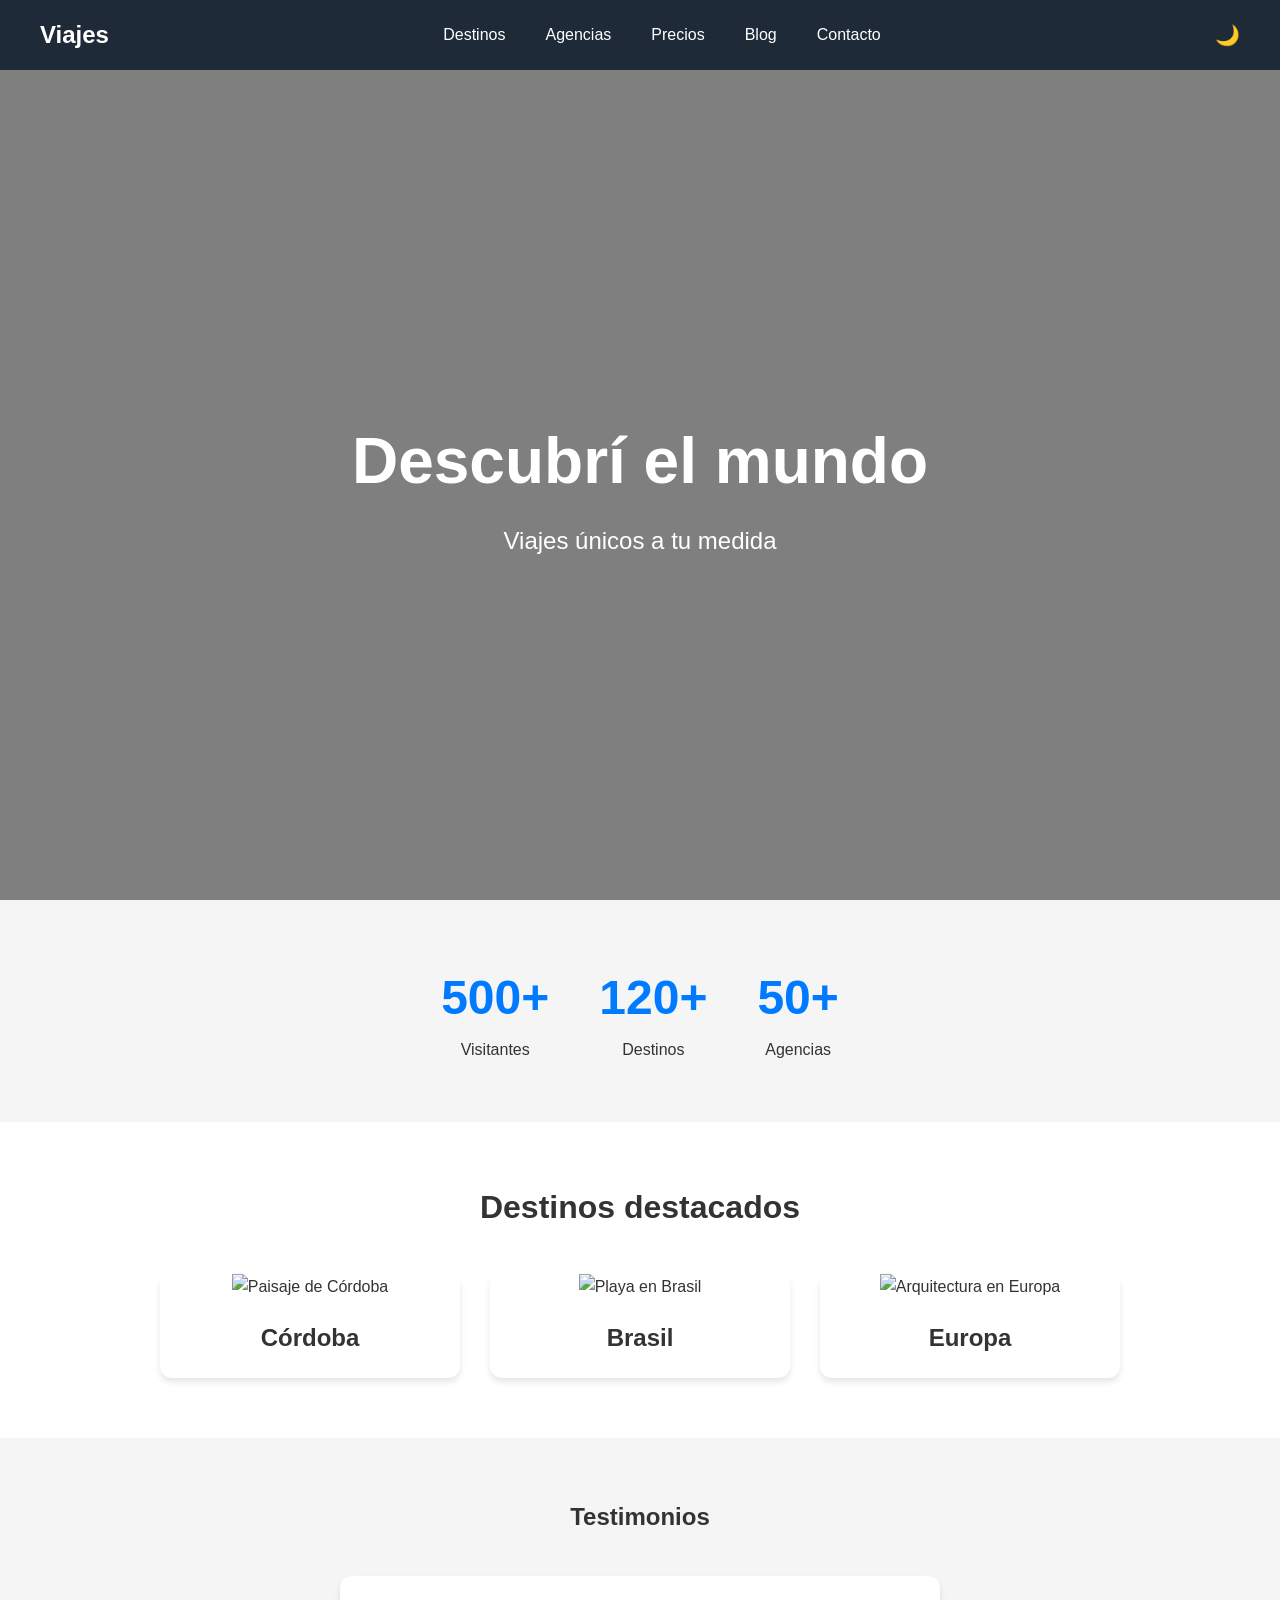
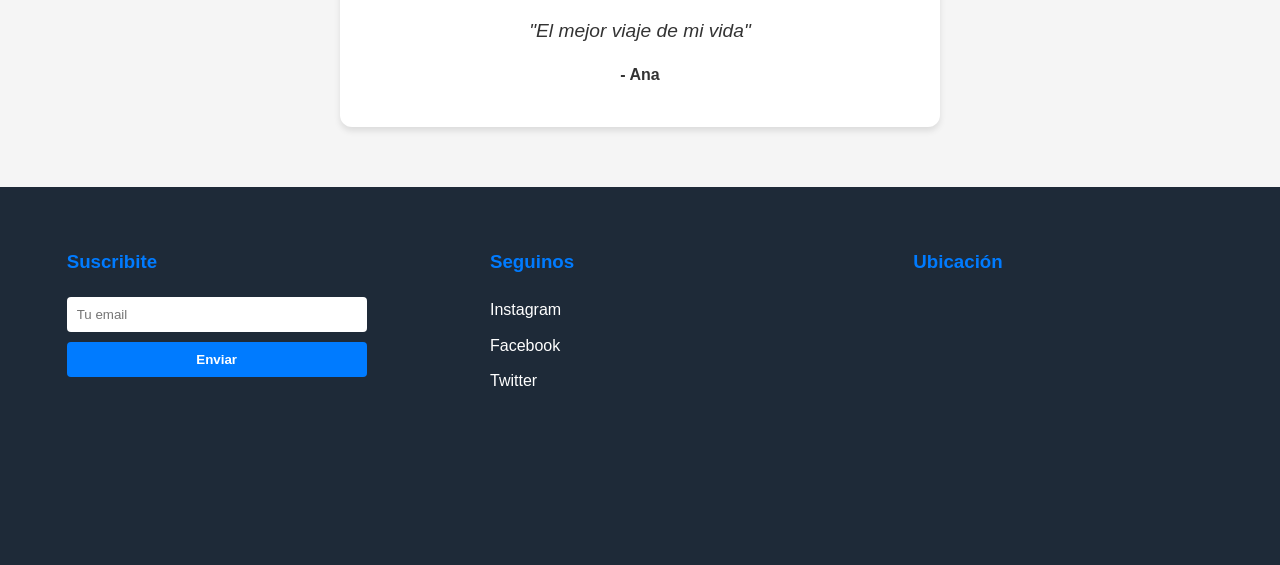
==== index.html @ 4eaa9628 "Primer commit: entrega del TP de turismo" ====
<!DOCTYPE html>
<html lang="es">
<head>
    <meta charset="UTF-8">
    <meta name="viewport" content="width=device-width, initial-scale=1.0">
    <title>Viajes | Inicio</title>
    <link rel="stylesheet" href="style.css">
</head>
<body>

    <header>
        <div class="navbar">
            <div class="logo">Viajes</div>
            
            <nav aria-label="Navegación principal">
                <ul class="menu">
                    <li>
                        <a href="destinos.html" aria-haspopup="true" aria-expanded="false">Destinos</a>
                        <div class="mega-menu" aria-label="Submenú de Destinos">
                            <div class="mega-content">
                                <div class="column">
                                    <h4>Argentina</h4>
                                    <a href="#">Córdoba</a>
                                    <a href="#">Bariloche</a>
                                    <a href="#">Mendoza</a>
                                </div>
                                <div class="column">
                                    <h4>Internacional</h4>
                                    <a href="#">Brasil</a>
                                    <a href="#">Europa</a>
                                    <a href="#">Estados Unidos</a>
                                </div>
                                <div class="column">
                                    <h4>Populares</h4>
                                    <a href="#">Playas</a>
                                    <a href="#">Montaña</a>
                                    <a href="#">Ciudades</a>
                                </div>
                            </div>
                        </div>
                    </li>

                    <li>
                        <a href="agencias.html" aria-haspopup="true" aria-expanded="false">Agencias</a>
                        <div class="mega-menu">
                            <div class="mega-content">
                                <div class="column">
                                    <h4>Locales</h4>
                                    <a href="#">Córdoba Tours</a>
                                    <a href="#">Viajes Centro</a>
                                </div>
                                <div class="column">
                                    <h4>Internacionales</h4>
                                    <a href="#">Despegar</a>
                                    <a href="#">Booking</a>
                                </div>
                                <div class="column">
                                    <h4>Servicios</h4>
                                    <a href="#">Paquetes</a>
                                    <a href="#">Hoteles</a>
                                </div>
                            </div>
                        </div>
                    </li>

                    <li>
                        <a href="precios.html" aria-haspopup="true" aria-expanded="false">Precios</a>
                        <div class="mega-menu">
                            <div class="mega-content">
                                <div class="column">
                                    <h4>Ofertas</h4>
                                    <a href="#">Último momento</a>
                                    <a href="#">Descuentos</a>
                                </div>
                                <div class="column">
                                    <h4>Planes</h4>
                                    <a href="#">Económico</a>
                                    <a href="#">Premium</a>
                                </div>
                                <div class="column">
                                    <h4>Pagos</h4>
                                    <a href="#">Tarjeta</a>
                                    <a href="#">Cuotas</a>
                                </div>
                            </div>
                        </div>
                    </li>
                    
                    <li><a href="blog.html">Blog</a></li>
                    <li><a href="contacto.html">Contacto</a></li>
                </ul>
            </nav>

            <button id="theme-toggle" aria-label="Alternar modo oscuro">🌙</button>
        </div>
    </header>

    <main>
        <section class="video" aria-label="Sección de bienvenida">
            <video autoplay muted loop playsinline>
                <source src="video.mp4" type="video/mp4">
                Tu navegador no soporta el video.
            </video>

            <div class="video-content">
                <h1>Descubrí el mundo</h1>
                <p>Viajes únicos a tu medida</p>
            </div>
        </section>

        <section class="contador" aria-label="Estadísticas de la agencia">
            <div class="contador-item">
                <h2 class="numero" style="--target: 500;"></h2>
                <p>Visitantes</p>
            </div>
            <div class="contador-item">
                <h2 class="numero" style="--target: 120;"></h2>
                <p>Destinos</p>
            </div>
            <div class="contador-item">
                <h2 class="numero" style="--target: 50;"></h2>
                <p>Agencias</p>
            </div>
        </section>

        <section class="destinos" aria-labelledby="destinos-title">
            <h2 id="destinos-title">Destinos destacados</h2>
            <div class="cards">
                <article class="card">
                    <img src="https://blogimagestc.s3.amazonaws.com/sierras%20de%20cordoba.jpg" alt="Paisaje de Córdoba">
                    <h3>Córdoba</h3>
                </article>
                <article class="card">
                    <img src="https://images.unsplash.com/photo-1483729558449-99ef09a8c325?w=400&q=80" alt="Playa en Brasil">
                    <h3>Brasil</h3>
                </article>
                <article class="card">
                    <img src="https://images.unsplash.com/photo-1469854523086-cc02fe5d8800?w=400&q=80" alt="Arquitectura en Europa">
                    <h3>Europa</h3>
                </article>
            </div>
        </section>

        <section class="testimonios" aria-labelledby="testimonios-title">
            <h2 id="testimonios-title">Testimonios</h2>
            <div class="carrusel">
                <div class="slides">
                    <article class="slide">
                        <p>"El mejor viaje de mi vida"</p>
                        <h4>- Ana</h4>
                    </article>
                    <article class="slide">
                        <p>"Todo organizado perfecto"</p>
                        <h4>- Juan</h4>
                    </article>
                    <article class="slide">
                        <p>"Volvería a contratar sin dudar"</p>
                        <h4>- María</h4>
                    </article>
                </div>
            </div>
        </section>
    </main>

    <footer class="footer">
        <div class="footer-section">
            <h3>Suscribite</h3>
            <form class="newsletter-form">
                <label for="newsletter-email" class="sr-only">Tu email</label>
                <input type="email" id="newsletter-email" placeholder="Tu email" required>
                <button type="submit">Enviar</button>
            </form>
        </div>

        <div class="footer-section">
            <h3>Seguinos</h3>
            <ul class="social-links">
                <li><a href="#" aria-label="Ir a Instagram">Instagram</a></li>
                <li><a href="#" aria-label="Ir a Facebook">Facebook</a></li>
                <li><a href="#" aria-label="Ir a Twitter">Twitter</a></li>
            </ul>
        </div>

        <div class="footer-section">
            <h3>Ubicación</h3>
            <iframe 
                title="Mapa de ubicación de la agencia"
                src="https://www.google.com/maps/embed?pb=!1m18!1m12!1m3!1d115456.4023158021!2d-65.3789078696805!3d-24.183204900000003!2m3!1f0!2f0!3f0!3m2!1i1024!2i768!4f13.1!3m3!1m2!1s0x941b0f49646b1c0b%3A0x86bd615bb5542cc4!2sSan%20Salvador%20de%20Jujuy%2C%20Jujuy!5e0!3m2!1ses-419!2sar!4v1714400000000!5m2!1ses-419!2sar"
                width="250" 
                height="200" 
                style="border:0;"
                allowfullscreen=""
                loading="lazy">
            </iframe>
        </div>
    </footer>

    <script>
        const toggleBtn = document.getElementById('theme-toggle');
        toggleBtn.addEventListener('click', () => {
            document.documentElement.classList.toggle('dark');
            toggleBtn.textContent = document.documentElement.classList.contains('dark') ? '☀️' : '🌙';
        });
    </script>
</body>
</html>
---- style.css ----
:root {
    /* Colores Modo Claro */
    --bg-color: #ffffff;
    --text-color: #333333;
    --header-bg: #1e2a38;
    --header-text: #ffffff;
    --card-bg: #ffffff;
    --section-bg: #f5f5f5;
    --accent-color: #007BFF;
    --hover-shadow: rgba(0, 0, 0, 0.3);
    
    /* Tipografía y Espaciado */
    --font-main: 'Segoe UI', Arial, sans-serif;
    --transition-speed: 0.3s;
}

/* Modo Oscuro (Dark Mode) */
:root.dark {
    --bg-color: #121212;
    --text-color: #e0e0e0;
    --header-bg: #0a0e14;
    --card-bg: #1e1e1e;
    --section-bg: #1a1a1a;
    --hover-shadow: rgba(255, 255, 255, 0.1);
}

/*Generales*/
* {
    box-sizing: border-box;
    margin: 0;
    padding: 0;
}

body {
    font-family: var(--font-main);
    background-color: var(--bg-color);
    color: var(--text-color);
    transition: background-color var(--transition-speed), color var(--transition-speed);
    line-height: 1.6;
}

/*Focus por si navegan con el tab del teclado*/
*:focus-visible {
    outline: 3px solid var(--accent-color);
    outline-offset: 2px;
}

.sr-only {
    position: absolute;
    width: 1px;
    height: 1px;
    padding: 0;
    margin: -1px;
    overflow: hidden;
    clip: rect(0, 0, 0, 0);
    border: 0;
}

/* header y menu desplegeble */
header {
    background: var(--header-bg);
    padding: 0 40px;
    position: sticky;
    top: 0;
    z-index: 100;
}

.navbar {
    display: flex;
    justify-content: space-between;
    align-items: center;
    height: 70px;
}

.logo {
    color: var(--header-text);
    font-size: 24px;
    font-weight: bold;
}

.menu {
    list-style: none;
    display: flex;
}

.menu li {
    position: relative;
}

.menu a {
    display: block;
    padding: 24px 20px;
    color: var(--header-text);
    text-decoration: none;
    transition: color var(--transition-speed);
}

.menu a:hover {
    color: var(--accent-color);
}

.mega-menu {
    position: absolute;
    top: 100%;
    left: 50%;
    transform: translateX(-50%);
    width: 600px;
    background: var(--card-bg);
    color: var(--text-color);
    box-shadow: 0 8px 16px var(--hover-shadow);
    opacity: 0;
    visibility: hidden;
    transition: opacity var(--transition-speed), visibility var(--transition-speed);
    border-radius: 0 0 8px 8px;
}

.menu li:hover .mega-menu,
.menu a:focus + .mega-menu,
.mega-menu:focus-within {
    opacity: 1;
    visibility: visible;
}

.mega-content {
    display: flex;
    justify-content: space-around;
    padding: 20px;
}

.column {
    width: 30%;
}

.column h4 {
    margin-bottom: 10px;
    border-bottom: 2px solid var(--accent-color);
    padding-bottom: 5px;
}

.column a {
    padding: 5px 0;
    color: var(--text-color);
}

/* Botón Dark Mode */
#theme-toggle {
    background: none;
    border: none;
    font-size: 20px;
    cursor: pointer;
    color: var(--header-text);
}

/* video section*/
.video {
    position: relative;
    width: 100%;
    height: calc(100vh - 70px);
    overflow: hidden;
}

.video video {
    position: absolute;
    top: 50%;
    left: 50%;
    min-width: 100%;
    min-height: 100%;
    transform: translate(-50%, -50%);
    object-fit: cover;
    z-index: 1;
}

.video::after {
    content: "";
    position: absolute;
    inset: 0;
    background: rgba(0, 0, 0, 0.5);
    z-index: 2;
}

.video-content {
    position: relative;
    z-index: 3;
    color: #ffffff;
    text-align: center;
    top: 50%;
    transform: translateY(-50%);
}

.video-content h1 {
    font-size: clamp(2rem, 5vw, 4rem);
    animation: fadeInDown 1.5s ease forwards;
}

.video-content p {
    font-size: clamp(1rem, 2vw, 1.5rem);
    margin-top: 10px;
    animation: fadeInUp 1.5s ease forwards;
    animation-delay: 0.5s;
    opacity: 0;
}

@keyframes fadeInDown {
    from { opacity: 0; transform: translateY(-40px); }
    to { opacity: 1; transform: translateY(0); }
}

@keyframes fadeInUp {
    from { opacity: 0; transform: translateY(40px); }
    to { opacity: 1; transform: translateY(0); }
}

/* contadores animados*/
.contador {
    display: flex;
    justify-content: center;
    gap: 50px;
    padding: 60px 20px;
    background: var(--section-bg);
    text-align: center;
    flex-wrap: wrap;
}

/* Animación de números*/
@property --num {
    syntax: '<integer>';
    initial-value: 0;
    inherits: false;
}

.numero {
    font-size: 48px;
    font-weight: bold;
    color: var(--accent-color);
    animation: count 3s ease-out forwards;
    counter-reset: num var(--num);
}

.numero::after {
    content: counter(num) "+";
}

@keyframes count {
    from { --num: 0; }
    /* El to usa la variable --target definida en linea en el HTML */
    to { --num: var(--target); }
}

/* destinos destacados */
.destinos {
    padding: 60px 20px;
    text-align: center;
}

.destinos h2 {
    margin-bottom: 40px;
    font-size: 2rem;
}

.cards {
    display: flex;
    justify-content: center;
    gap: 30px;
    flex-wrap: wrap;
}

.card {
    background: var(--card-bg);
    width: 300px;
    border-radius: 12px;
    overflow: hidden;
    box-shadow: 0 4px 6px rgba(0,0,0,0.1);
    transition: transform var(--transition-speed), box-shadow var(--transition-speed);
}

.card img {
    width: 100%;
    height: 200px;
    object-fit: cover;
    transition: transform var(--transition-speed);
}

.card h3 {
    padding: 20px;
    font-size: 1.5rem;
}

/* Efectos Hover */
.card:hover {
    transform: translateY(-10px);
    box-shadow: 0 15px 30px var(--hover-shadow);
}

.card:hover img {
    transform: scale(1.1); /* zoom en imagen */
}

/* Carrusel de opiniones */
.testimonios {
    background: var(--section-bg);
    text-align: center;
    padding: 60px 20px;
}

.testimonios h2 {
    margin-bottom: 40px;
}

.carrusel {
    width: 100%;
    max-width: 600px;
    margin: auto;
    overflow: hidden;
    position: relative;
    background: var(--card-bg);
    border-radius: 12px;
    box-shadow: 0 4px 6px rgba(0,0,0,0.1);
}

.slides {
    display: flex;
    width: 300%; /* 3 slides = 300% */
    animation: slide-testimonios 12s infinite;
}

.slide {
    width: 33.333%;
    padding: 40px 20px;
    box-sizing: border-box;
}

.slide p {
    font-size: 1.2rem;
    font-style: italic;
    margin-bottom: 15px;
}

@keyframes slide-testimonios {
    0%, 25% { transform: translateX(0); }
    33%, 58% { transform: translateX(-33.333%); }
    66%, 91% { transform: translateX(-66.666%); }
    100% { transform: translateX(0); }
}

/* footer */
.footer {
    display: flex;
    justify-content: space-around;
    flex-wrap: wrap;
    padding: 60px 20px;
    background: var(--header-bg);
    color: #ffffff;
    gap: 30px;
}

.footer-section {
    width: 100%;
    max-width: 300px;
}

.footer-section h3 {
    margin-bottom: 20px;
    color: var(--accent-color);
}

.newsletter-form {
    display: flex;
    flex-direction: column;
    gap: 10px;
}

.newsletter-form input {
    padding: 10px;
    border: none;
    border-radius: 4px;
}

.newsletter-form button {
    padding: 10px;
    background: var(--accent-color);
    color: white;
    border: none;
    border-radius: 4px;
    cursor: pointer;
    font-weight: bold;
    transition: background var(--transition-speed);
}

.newsletter-form button:hover {
    background: #0056b3;
}

.social-links {
    list-style: none;
}

.social-links a {
    color: #ffffff;
    text-decoration: none;
    display: block;
    margin-bottom: 10px;
    transition: color var(--transition-speed);
}

.social-links a:hover {
    color: var(--accent-color);
}

/* Mapa */
.footer-section iframe {
    width: 100%;
    border-radius: 8px;
}
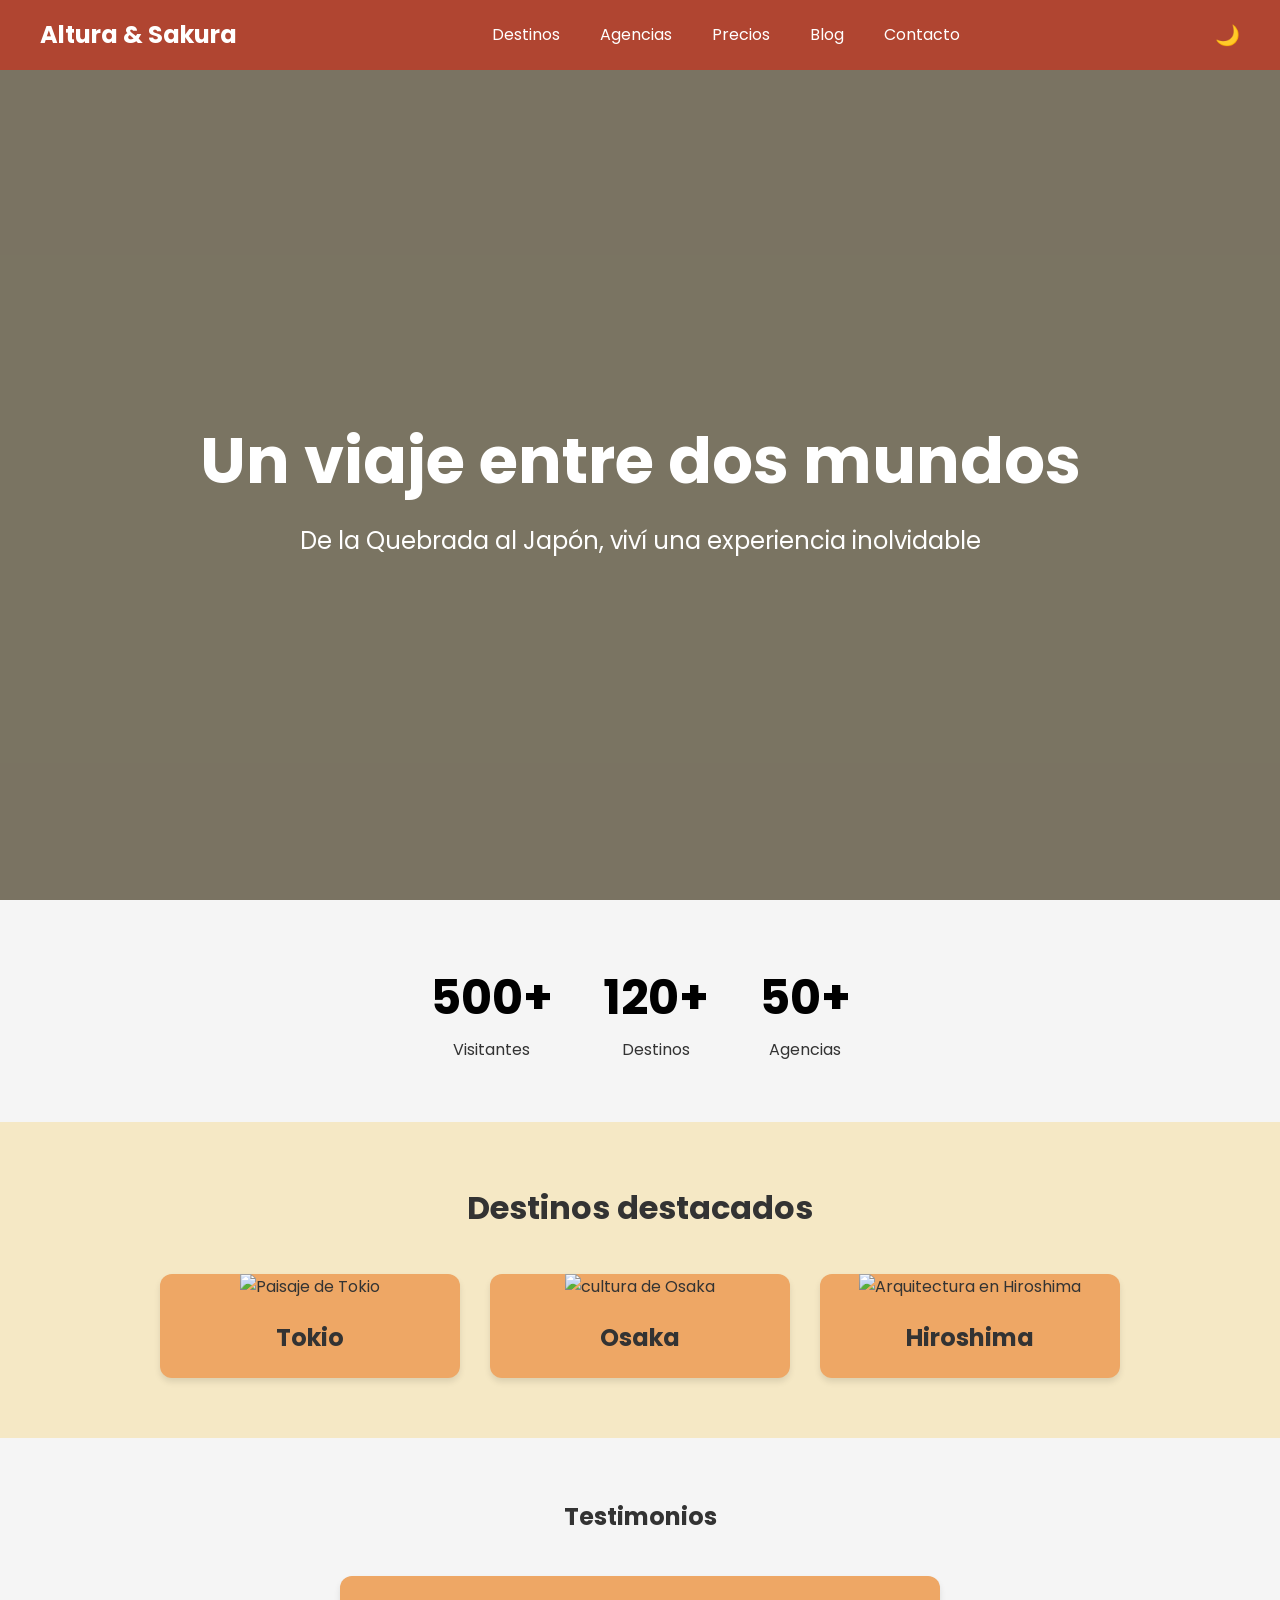
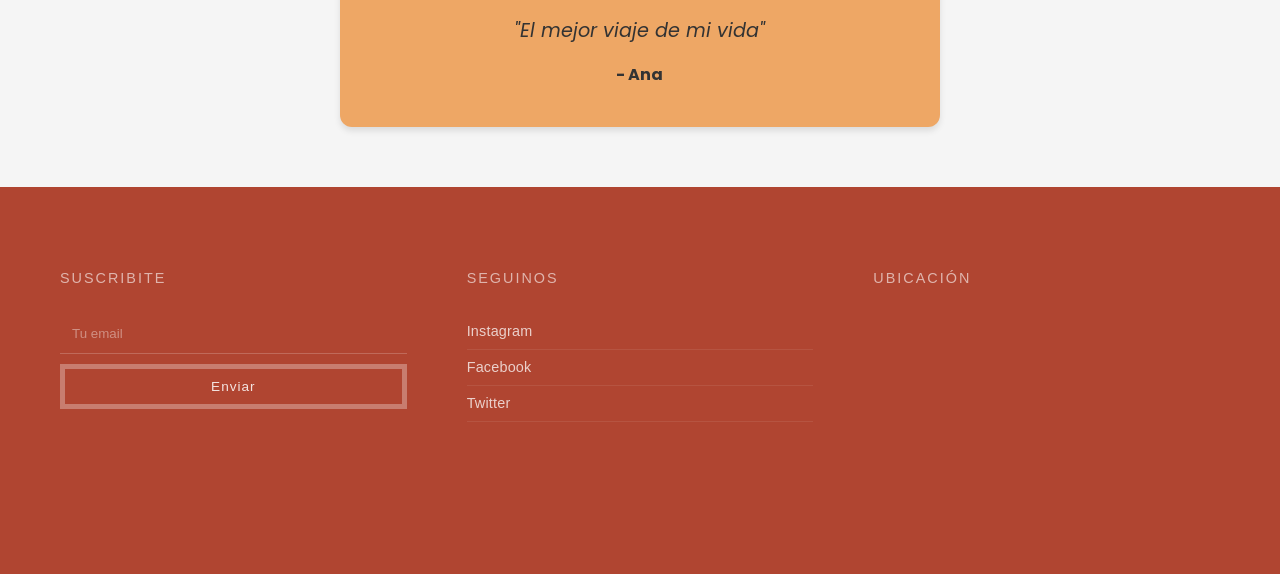
==== commit be300a9e: "cambio de diseño" ====
--- a/index.html
+++ b/index.html
@@ -5,12 +5,13 @@
     <meta name="viewport" content="width=device-width, initial-scale=1.0">
     <title>Viajes | Inicio</title>
     <link rel="stylesheet" href="style.css">
+    <link href="https://fonts.googleapis.com/css2?family=Poppins:wght@300;600&display=swap" rel="stylesheet">
 </head>
 <body>
 
     <header>
         <div class="navbar">
-            <div class="logo">Viajes</div>
+            <div class="logo">Altura & Sakura</div>
             
             <nav aria-label="Navegación principal">
                 <ul class="menu">
@@ -20,21 +21,23 @@
                             <div class="mega-content">
                                 <div class="column">
                                     <h4>Argentina</h4>
-                                    <a href="#">Córdoba</a>
-                                    <a href="#">Bariloche</a>
-                                    <a href="#">Mendoza</a>
-                                </div>
-                                <div class="column">
-                                    <h4>Internacional</h4>
-                                    <a href="#">Brasil</a>
-                                    <a href="#">Europa</a>
-                                    <a href="#">Estados Unidos</a>
-                                </div>
-                                <div class="column">
-                                    <h4>Populares</h4>
-                                    <a href="#">Playas</a>
-                                    <a href="#">Montaña</a>
-                                    <a href="#">Ciudades</a>
+                                    <a href="#">Región andina</a>
+                                    <a href="#">Patagonia</a>
+                                    <a href="#">Cuyo</a>
+                                </div>
+
+                                <div class="column">
+                                    <h4>Japón</h4>
+                                    <a href="#">Tokio</a>
+                                    <a href="#">Kioto</a>
+                                    <a href="#">Osaka</a>
+                                </div>
+
+                                <div class="column">
+                                    <h4>Selección</h4>
+                                    <a href="#">Paisajes costeros</a>
+                                    <a href="#">Montañas y trekking</a>
+                                    <a href="#">Ciudades culturales</a>
                                 </div>
                             </div>
                         </div>
@@ -103,8 +106,8 @@
             </video>
 
             <div class="video-content">
-                <h1>Descubrí el mundo</h1>
-                <p>Viajes únicos a tu medida</p>
+                <h1>Un viaje entre dos mundos</h1>
+                <p>De la Quebrada al Japón, viví una experiencia inolvidable</p>
             </div>
         </section>
 
@@ -127,16 +130,16 @@
             <h2 id="destinos-title">Destinos destacados</h2>
             <div class="cards">
                 <article class="card">
-                    <img src="https://blogimagestc.s3.amazonaws.com/sierras%20de%20cordoba.jpg" alt="Paisaje de Córdoba">
-                    <h3>Córdoba</h3>
+                    <img src="https://tipsparatuviaje.com/wp-content/uploads/2018/08/monte-fuji.jpg" alt="Paisaje de Tokio">
+                    <h3>Tokio</h3>
                 </article>
                 <article class="card">
-                    <img src="https://images.unsplash.com/photo-1483729558449-99ef09a8c325?w=400&q=80" alt="Playa en Brasil">
-                    <h3>Brasil</h3>
+                    <img src="https://top10bestplaces.com/wp-content/uploads/2024/06/celebrating_osaka_s_cultural_heritage.jpg" alt="cultura de Osaka">
+                    <h3>Osaka</h3>
                 </article>
                 <article class="card">
-                    <img src="https://images.unsplash.com/photo-1469854523086-cc02fe5d8800?w=400&q=80" alt="Arquitectura en Europa">
-                    <h3>Europa</h3>
+                    <img src="https://www.101viajes.com/sites/default/files/castillo-hiroshima.jpg" alt="Arquitectura en Hiroshima">
+                    <h3>Hiroshima</h3>
                 </article>
             </div>
         </section>
@@ -150,7 +153,7 @@
                         <h4>- Ana</h4>
                     </article>
                     <article class="slide">
-                        <p>"Todo organizado perfecto"</p>
+                        <p>"Todo fue organizado perfecto y como lo soñe"</p>
                         <h4>- Juan</h4>
                     </article>
                     <article class="slide">
--- a/style.css
+++ b/style.css
@@ -1,25 +1,25 @@
 :root {
     /* Colores Modo Claro */
-    --bg-color: #ffffff;
+    --bg-color: #f5e8c5;
     --text-color: #333333;
-    --header-bg: #1e2a38;
+    --header-bg: #b04531;
     --header-text: #ffffff;
-    --card-bg: #ffffff;
+    --card-bg: #eea765;;
     --section-bg: #f5f5f5;
-    --accent-color: #007BFF;
+    --accent-color: #000000;
     --hover-shadow: rgba(0, 0, 0, 0.3);
     
     /* Tipografía y Espaciado */
-    --font-main: 'Segoe UI', Arial, sans-serif;
+    --font-main: 'Poppins', sans-serif;
     --transition-speed: 0.3s;
 }
 
 /* Modo Oscuro (Dark Mode) */
 :root.dark {
-    --bg-color: #121212;
+    --bg-color: #b04531;
     --text-color: #e0e0e0;
-    --header-bg: #0a0e14;
-    --card-bg: #1e1e1e;
+    --header-bg: #32271e;
+    --card-bg: #7c420c7e;
     --section-bg: #1a1a1a;
     --hover-shadow: rgba(255, 255, 255, 0.1);
 }
@@ -344,25 +344,63 @@
 
 /* footer */
 .footer {
-    display: flex;
-    justify-content: space-around;
-    flex-wrap: wrap;
-    padding: 60px 20px;
-    background: var(--header-bg);
+    display: grid;
+    grid-template-columns: repeat(auto-fit, minmax(240px, 1fr));
+    gap: 60px;
+    padding: 80px 60px; 
+    background: #b04531; /* negro suave, no puro */
+    color: rgba(255, 255, 255, 0.85);
+    font-family: "Helvetica Neue", Arial, sans-serif;
+    letter-spacing: 0.2px;
+}
+
+/* Secciones */
+.footer-section {
+    display: flex;
+    flex-direction: column;
+    gap: 14px;
+}
+
+/* Títulos editoriales */
+.footer-section h3 {
+    font-size: 0.9rem;
+    font-weight: 400;
+    letter-spacing: 2px;
+    text-transform: uppercase;
+    color: rgba(255, 255, 255, 0.6);
+    margin-bottom: 10px;
+}
+
+/* Texto base más suave */
+.footer-section p {
+    font-size: 0.9rem;
+    line-height: 1.6;
+    color: rgba(255, 255, 255, 0.7);
+}
+
+/* Links estilo editorial */
+.social-links {
+    list-style: none;
+    padding: 0;
+    margin: 0;
+}
+
+.social-links a {
+    display: block;
+    text-decoration: none;
+    color: rgba(255, 255, 255, 0.75);
+    font-size: 0.9rem;
+    padding: 6px 0;
+    border-bottom: 1px solid rgba(255, 255, 255, 0.08);
+    transition: 0.3s ease;
+}
+
+.social-links a:hover {
     color: #ffffff;
-    gap: 30px;
-}
-
-.footer-section {
-    width: 100%;
-    max-width: 300px;
-}
-
-.footer-section h3 {
-    margin-bottom: 20px;
-    color: var(--accent-color);
-}
-
+    border-bottom-color: rgba(255, 255, 255, 0.25);
+}
+
+/* Newsletter más limpio */
 .newsletter-form {
     display: flex;
     flex-direction: column;
@@ -370,44 +408,39 @@
 }
 
 .newsletter-form input {
-    padding: 10px;
+    padding: 12px;
     border: none;
-    border-radius: 4px;
+    border-bottom: 1px solid rgba(255, 255, 255, 0.2);
+    background: transparent;
+    color: white;
+    outline: none;
+}
+
+.newsletter-form input::placeholder {
+    color: rgba(255, 255, 255, 0.4);
 }
 
 .newsletter-form button {
     padding: 10px;
-    background: var(--accent-color);
-    color: white;
-    border: none;
-    border-radius: 4px;
+    background: transparent;
+    border: 5px solid rgba(255, 255, 255, 0.3);
+    color: rgba(255, 255, 255, 0.85);
     cursor: pointer;
-    font-weight: bold;
-    transition: background var(--transition-speed);
+    font-size: 0.85rem;
+    letter-spacing: 1px;
+    transition: 0.3s ease;
 }
 
 .newsletter-form button:hover {
-    background: #0056b3;
-}
-
-.social-links {
-    list-style: none;
-}
-
-.social-links a {
-    color: #ffffff;
-    text-decoration: none;
-    display: block;
-    margin-bottom: 10px;
-    transition: color var(--transition-speed);
-}
-
-.social-links a:hover {
-    color: var(--accent-color);
-}
-
-/* Mapa */
+    background: rgba(182, 0, 0, 0.381);
+    border-color: rgba(255, 255, 255, 0.6);
+}
+
+/* Mapa más integrado */
 .footer-section iframe {
     width: 100%;
-    border-radius: 8px;
+    height: 180px;
+    border: none;
+    filter: grayscale(1) contrast(1.1) brightness(0.8);
+    border-radius: 15px;
 }
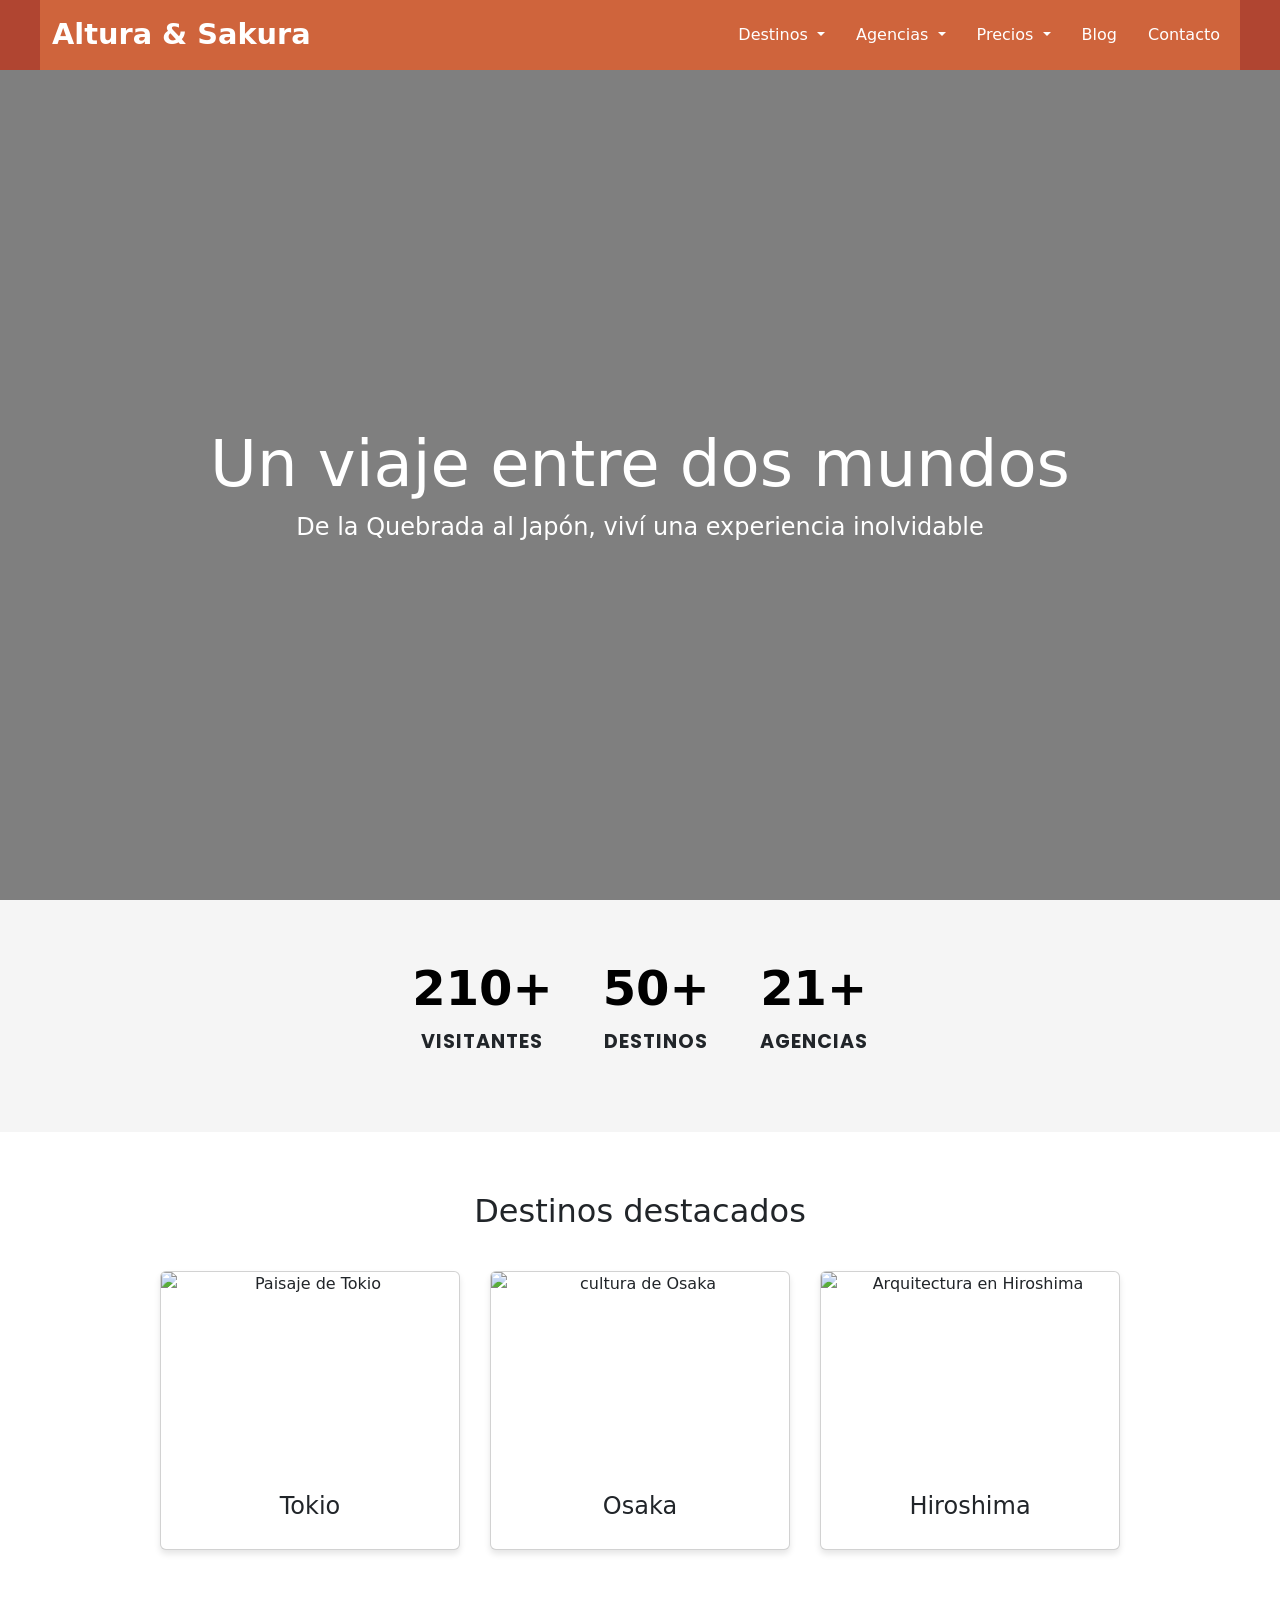
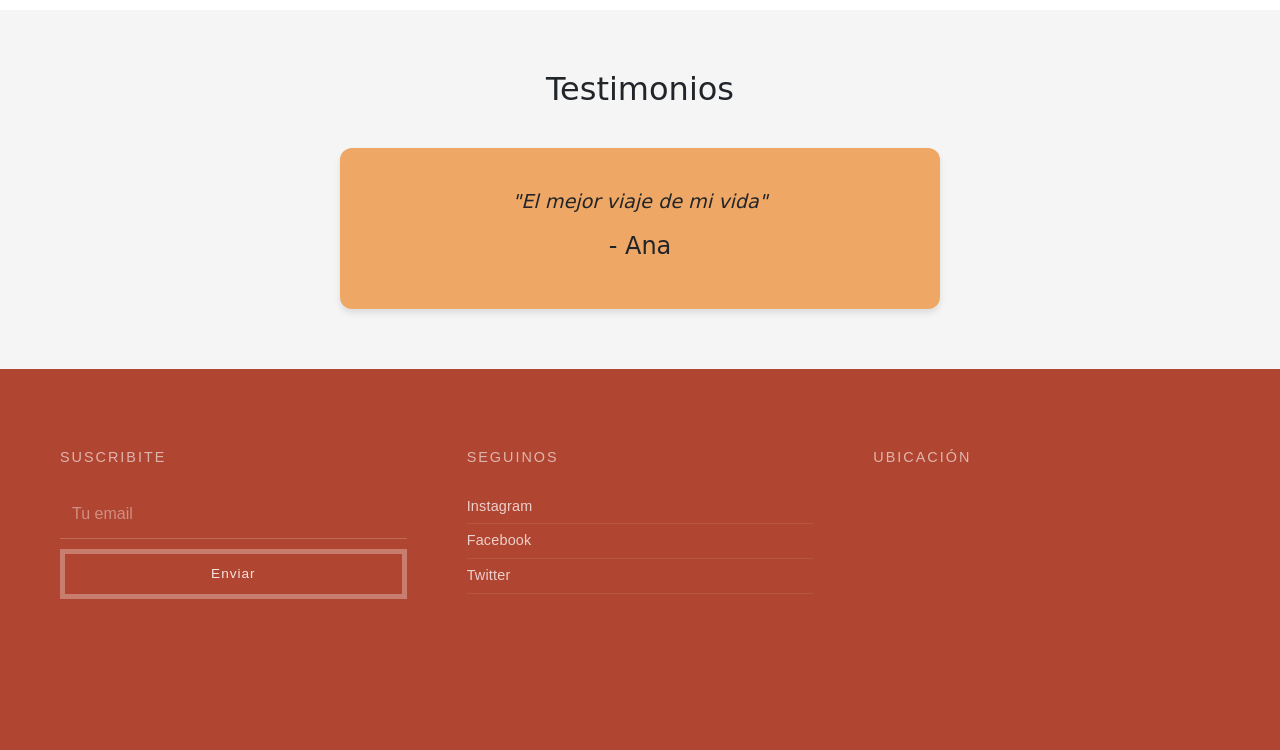
==== commit 28796550: "TP2boostrap" ====
--- a/index.html
+++ b/index.html
@@ -6,97 +6,216 @@
     <title>Viajes | Inicio</title>
     <link rel="stylesheet" href="style.css">
     <link href="https://fonts.googleapis.com/css2?family=Poppins:wght@300;600&display=swap" rel="stylesheet">
+    <link href="https://cdn.jsdelivr.net/npm/bootstrap@5.3.7/dist/css/bootstrap.min.css" rel="stylesheet">
 </head>
 <body>
 
     <header>
-        <div class="navbar">
-            <div class="logo">Altura & Sakura</div>
-            
-            <nav aria-label="Navegación principal">
-                <ul class="menu">
-                    <li>
-                        <a href="destinos.html" aria-haspopup="true" aria-expanded="false">Destinos</a>
-                        <div class="mega-menu" aria-label="Submenú de Destinos">
-                            <div class="mega-content">
-                                <div class="column">
-                                    <h4>Argentina</h4>
-                                    <a href="#">Región andina</a>
-                                    <a href="#">Patagonia</a>
-                                    <a href="#">Cuyo</a>
-                                </div>
-
-                                <div class="column">
-                                    <h4>Japón</h4>
-                                    <a href="#">Tokio</a>
-                                    <a href="#">Kioto</a>
-                                    <a href="#">Osaka</a>
-                                </div>
-
-                                <div class="column">
-                                    <h4>Selección</h4>
-                                    <a href="#">Paisajes costeros</a>
-                                    <a href="#">Montañas y trekking</a>
-                                    <a href="#">Ciudades culturales</a>
-                                </div>
-                            </div>
-                        </div>
+
+    <nav class="navbar navbar-expand-lg custom-navbar">
+
+        <div class="container-fluid">
+
+            <!-- LOGO -->
+            <a class="navbar-brand logo" href="index.html">
+                Altura & Sakura
+            </a>
+
+            <!-- BOTÓN HAMBURGUESA -->
+            <button class="navbar-toggler"
+                type="button"
+                data-bs-toggle="collapse"
+                data-bs-target="#menuBootstrap"
+                aria-controls="menuBootstrap"
+                aria-expanded="false"
+                aria-label="Abrir menú">
+
+                <span class="navbar-toggler-icon"></span>
+
+            </button>
+
+            <!-- MENÚ -->
+            <div class="collapse navbar-collapse" id="menuBootstrap">
+
+                <ul class="navbar-nav ms-auto align-items-lg-center">
+
+                    <!-- DESTINOS -->
+                    <li class="nav-item dropdown">
+
+                        <a class="nav-link dropdown-toggle"
+                            href="#"
+                            role="button"
+                            data-bs-toggle="dropdown"
+                            aria-expanded="false">
+
+                            Destinos
+
+                        </a>
+
+                        <ul class="dropdown-menu">
+
+
+                            <li>
+                                <a class="dropdown-item" href="destinos.html">
+                                    Ver todos los destinos
+                                </a>
+                            </li>
+
+                            <li>
+                                <a class="dropdown-item" href="#">
+                                    Tokio
+                                </a>
+                            </li>
+
+                            <li>
+                                <a class="dropdown-item" href="#">
+                                    Kioto
+                                </a>
+                            </li>
+
+                            <li>
+                                <a class="dropdown-item" href="#">
+                                    Osaka
+                                </a>
+                            </li>
+
+                            <li><hr class="dropdown-divider"></li>
+
+                            <li>
+                                <a class="dropdown-item" href="#">
+                                    Patagonia
+                                </a>
+                            </li>
+
+                            <li>
+                                <a class="dropdown-item" href="#">
+                                    Región Andina
+                                </a>
+                            </li>
+
+                        </ul>
+
                     </li>
 
-                    <li>
-                        <a href="agencias.html" aria-haspopup="true" aria-expanded="false">Agencias</a>
-                        <div class="mega-menu">
-                            <div class="mega-content">
-                                <div class="column">
-                                    <h4>Locales</h4>
-                                    <a href="#">Córdoba Tours</a>
-                                    <a href="#">Viajes Centro</a>
-                                </div>
-                                <div class="column">
-                                    <h4>Internacionales</h4>
-                                    <a href="#">Despegar</a>
-                                    <a href="#">Booking</a>
-                                </div>
-                                <div class="column">
-                                    <h4>Servicios</h4>
-                                    <a href="#">Paquetes</a>
-                                    <a href="#">Hoteles</a>
-                                </div>
-                            </div>
-                        </div>
+                    <!-- AGENCIAS -->
+                    <li class="nav-item dropdown">
+
+                        <a class="nav-link dropdown-toggle"
+                            href="#"
+                            role="button"
+                            data-bs-toggle="dropdown"
+                            aria-expanded="false">
+
+                            Agencias
+
+                        </a>
+
+                        <ul class="dropdown-menu">
+
+                            <li>
+                                <a class="dropdown-item" href="agencias.html">
+                                    Ver todas las agencias
+                                </a>
+                            </li>
+
+                            <li>
+                                <a class="dropdown-item" href="#">
+                                    Córdoba Tours
+                                </a>
+                            </li>
+
+                            <li>
+                                <a class="dropdown-item" href="#">
+                                    Viajes Centro
+                                </a>
+                            </li>
+
+                            <li>
+                                <a class="dropdown-item" href="#">
+                                    Booking
+                                </a>
+                            </li>
+
+                        </ul>
+
                     </li>
 
-                    <li>
-                        <a href="precios.html" aria-haspopup="true" aria-expanded="false">Precios</a>
-                        <div class="mega-menu">
-                            <div class="mega-content">
-                                <div class="column">
-                                    <h4>Ofertas</h4>
-                                    <a href="#">Último momento</a>
-                                    <a href="#">Descuentos</a>
-                                </div>
-                                <div class="column">
-                                    <h4>Planes</h4>
-                                    <a href="#">Económico</a>
-                                    <a href="#">Premium</a>
-                                </div>
-                                <div class="column">
-                                    <h4>Pagos</h4>
-                                    <a href="#">Tarjeta</a>
-                                    <a href="#">Cuotas</a>
-                                </div>
-                            </div>
-                        </div>
+                    <!-- PRECIOS -->
+                    <li class="nav-item dropdown">
+
+                        <a class="nav-link dropdown-toggle"
+                            href="#"
+                            role="button"
+                            data-bs-toggle="dropdown"
+                            aria-expanded="false">
+
+                            Precios
+
+                        </a>
+
+                        <ul class="dropdown-menu">
+
+                            <li>
+                                <a class="dropdown-item" href="precios.html">
+                                    Ver todos los precios
+                                </a>
+                            </li>
+
+                            <li>
+                                <a class="dropdown-item" href="#">
+                                    Económico
+                                </a>
+                            </li>
+
+                            <li>
+                                <a class="dropdown-item" href="#">
+                                    Premium
+                                </a>
+                            </li>
+
+                            <li>
+                                <a class="dropdown-item" href="#">
+                                    Ofertas
+                                </a>
+                            </li>
+
+                        </ul>
+
                     </li>
-                    
-                    <li><a href="blog.html">Blog</a></li>
-                    <li><a href="contacto.html">Contacto</a></li>
+
+                    <!-- BLOG -->
+                    <li class="nav-item">
+                        <a class="nav-link" href="blog.html">
+                            Blog
+                        </a>
+                    </li>
+
+                    <!-- CONTACTO -->
+                    <li class="nav-item">
+                        <a class="nav-link" href="contacto.html">
+                            Contacto
+                        </a>
+                    </li>
+
+                    <!-- BOTÓN MODO OSCURO -->
+                    <!--<li class="nav-item">
+                        <button id="theme-toggle"
+                            aria-label="Alternar modo oscuro">
+
+                            🌙
+
+                        </button>
+                    </li>-->
+
                 </ul>
-            </nav>
-
-            <button id="theme-toggle" aria-label="Alternar modo oscuro">🌙</button>
+
+            </div>
+
         </div>
-    </header>
+
+    </nav>
+
+</header>
 
     <main>
         <section class="video" aria-label="Sección de bienvenida">
@@ -106,23 +225,28 @@
             </video>
 
             <div class="video-content">
-                <h1>Un viaje entre dos mundos</h1>
-                <p>De la Quebrada al Japón, viví una experiencia inolvidable</p>
+                <h1 class="titulo-hero">
+                    Un viaje entre dos mundos
+                </h1>
+                <p class="subtitulo-hero">
+                    De la Quebrada al Japón, viví una experiencia inolvidable
+                </p>
             </div>
         </section>
 
         <section class="contador" aria-label="Estadísticas de la agencia">
             <div class="contador-item">
-                <h2 class="numero" style="--target: 500;"></h2>
-                <p>Visitantes</p>
-            </div>
+                <h2 class="numero" data-target="500"></h2>
+                <p class="contador-texto">Visitantes</p>
+            </div>
+
             <div class="contador-item">
-                <h2 class="numero" style="--target: 120;"></h2>
-                <p>Destinos</p>
+                <h2 class="numero" data-target="120"></h2>
+                <p class="contador-texto">Destinos</p>
             </div>
             <div class="contador-item">
-                <h2 class="numero" style="--target: 50;"></h2>
-                <p>Agencias</p>
+                <h2 class="numero" data-target="50"></h2>
+                <p class="contador-texto">Agencias</p>
             </div>
         </section>
 
@@ -205,5 +329,73 @@
             toggleBtn.textContent = document.documentElement.classList.contains('dark') ? '☀️' : '🌙';
         });
     </script>
+
+    
+    <!-- jQuery -->
+    <script src="https://code.jquery.com/jquery-3.7.1.min.js"></script>
+
+    <!-- Bootstrap -->
+    <script src="https://cdn.jsdelivr.net/npm/bootstrap@5.3.7/dist/js/bootstrap.bundle.min.js"></script>
+    <!--animacion del titulo con jquery -->
+    <script>
+
+        $(document).ready(function(){
+
+        $(".titulo-hero")
+                .hide()
+                .slideDown(1500);
+
+            $(".subtitulo-hero")
+                .hide()
+                .delay(800)
+                .fadeIn(2000);
+
+        });
+
+    </script> 
+
+    <script>
+
+$(document).ready(function(){
+
+    $(".numero").each(function(){
+
+        let elemento = $(this);
+
+        let objetivo = parseInt(elemento.attr("data-target"));
+
+        let duracion = 3000;
+
+        let pasos = 100;
+
+        let incremento = objetivo / pasos;
+
+        let contador = 0;
+
+        let intervalo = duracion / pasos;
+
+        let timer = setInterval(function(){
+
+            contador += incremento;
+
+            if(contador >= objetivo){
+
+                contador = objetivo;
+
+                clearInterval(timer);
+
+            }
+
+            elemento.text(Math.floor(contador) + "+");
+
+        }, intervalo);
+
+    });
+
+});
+
+</script>
+
+</script>
 </body>
 </html>
--- a/style.css
+++ b/style.css
@@ -222,29 +222,22 @@
 }
 
 /* Animación de números*/
-@property --num {
-    syntax: '<integer>';
-    initial-value: 0;
-    inherits: false;
-}
 
 .numero {
     font-size: 48px;
     font-weight: bold;
     color: var(--accent-color);
-    animation: count 3s ease-out forwards;
-    counter-reset: num var(--num);
-}
-
-.numero::after {
-    content: counter(num) "+";
-}
-
-@keyframes count {
-    from { --num: 0; }
-    /* El to usa la variable --target definida en linea en el HTML */
-    to { --num: var(--target); }
-}
+    
+}
+.contador-texto {
+    font-family: 'Poppins', sans-serif;
+    font-size: 1.2rem;
+    font-weight: 700;
+    letter-spacing: 1px;
+    text-transform: uppercase;
+    margin-top: 10px;
+}
+
 
 /* destinos destacados */
 .destinos {
@@ -443,4 +436,105 @@
     border: none;
     filter: grayscale(1) contrast(1.1) brightness(0.8);
     border-radius: 15px;
+}
+
+/*formato celular*/
+@media (max-width: 991px) {
+
+    .menu {
+        flex-direction: column;
+        width: 100%;
+        gap: 0;
+        padding-top: 20px;
+    }
+
+    .menu li {
+        width: 100%;
+        text-align: center;
+    }
+
+    .menu a {
+        padding: 15px;
+        width: 100%;
+        }
+}
+.custom-navbar {
+    background: #cf643c !important;
+    padding: 15px 30px;
+}
+
+.custom-navbar .logo {
+    color: white;
+    font-size: 1.8rem;
+    font-weight: bold;
+    text-decoration: none;
+}
+
+.custom-navbar .nav-link {
+    color: white !important;
+    margin-left: 15px;
+    transition: 0.3s;
+}
+
+.custom-navbar .nav-link:hover {
+    color: #f5d0b5 !important;
+}
+
+.custom-navbar .dropdown-menu {
+    background: #bc7029;
+    border: none;
+    border-radius: 10px;
+}
+
+.custom-navbar .dropdown-item {
+    color: white;
+}
+
+.custom-navbar .dropdown-item:hover {
+    background: rgba(255,255,255,0.1);
+    color: white;
+}
+
+.custom-navbar .dropdown-divider {
+    border-color: rgba(255,255,255,0.2);
+}
+
+.custom-navbar .navbar-toggler {
+    border: 1px solid rgba(255,255,255,0.4);
+}
+
+.custom-navbar .navbar-toggler-icon {
+    filter: invert(1);
+}
+
+#theme-toggle {
+    background: transparent;
+    border: none;
+    color: white;
+    font-size: 1.3rem;
+    margin-left: 20px;
+    cursor: pointer;
+}
+@media (max-width: 991px) {
+
+    .custom-navbar .navbar-collapse {
+        background: #cf643c;
+        padding: 20px;
+        border-radius: 0 0 15px 15px;
+        margin-top: 10px;
+    }
+
+    .custom-navbar .navbar-nav {
+        gap: 10px;
+    }
+
+    .custom-navbar .nav-link {
+        color: white !important;
+    }
+
+    .custom-navbar .dropdown-menu {
+        background: #bc7029;
+        margin-top: 10px;
+    }
+
 }
